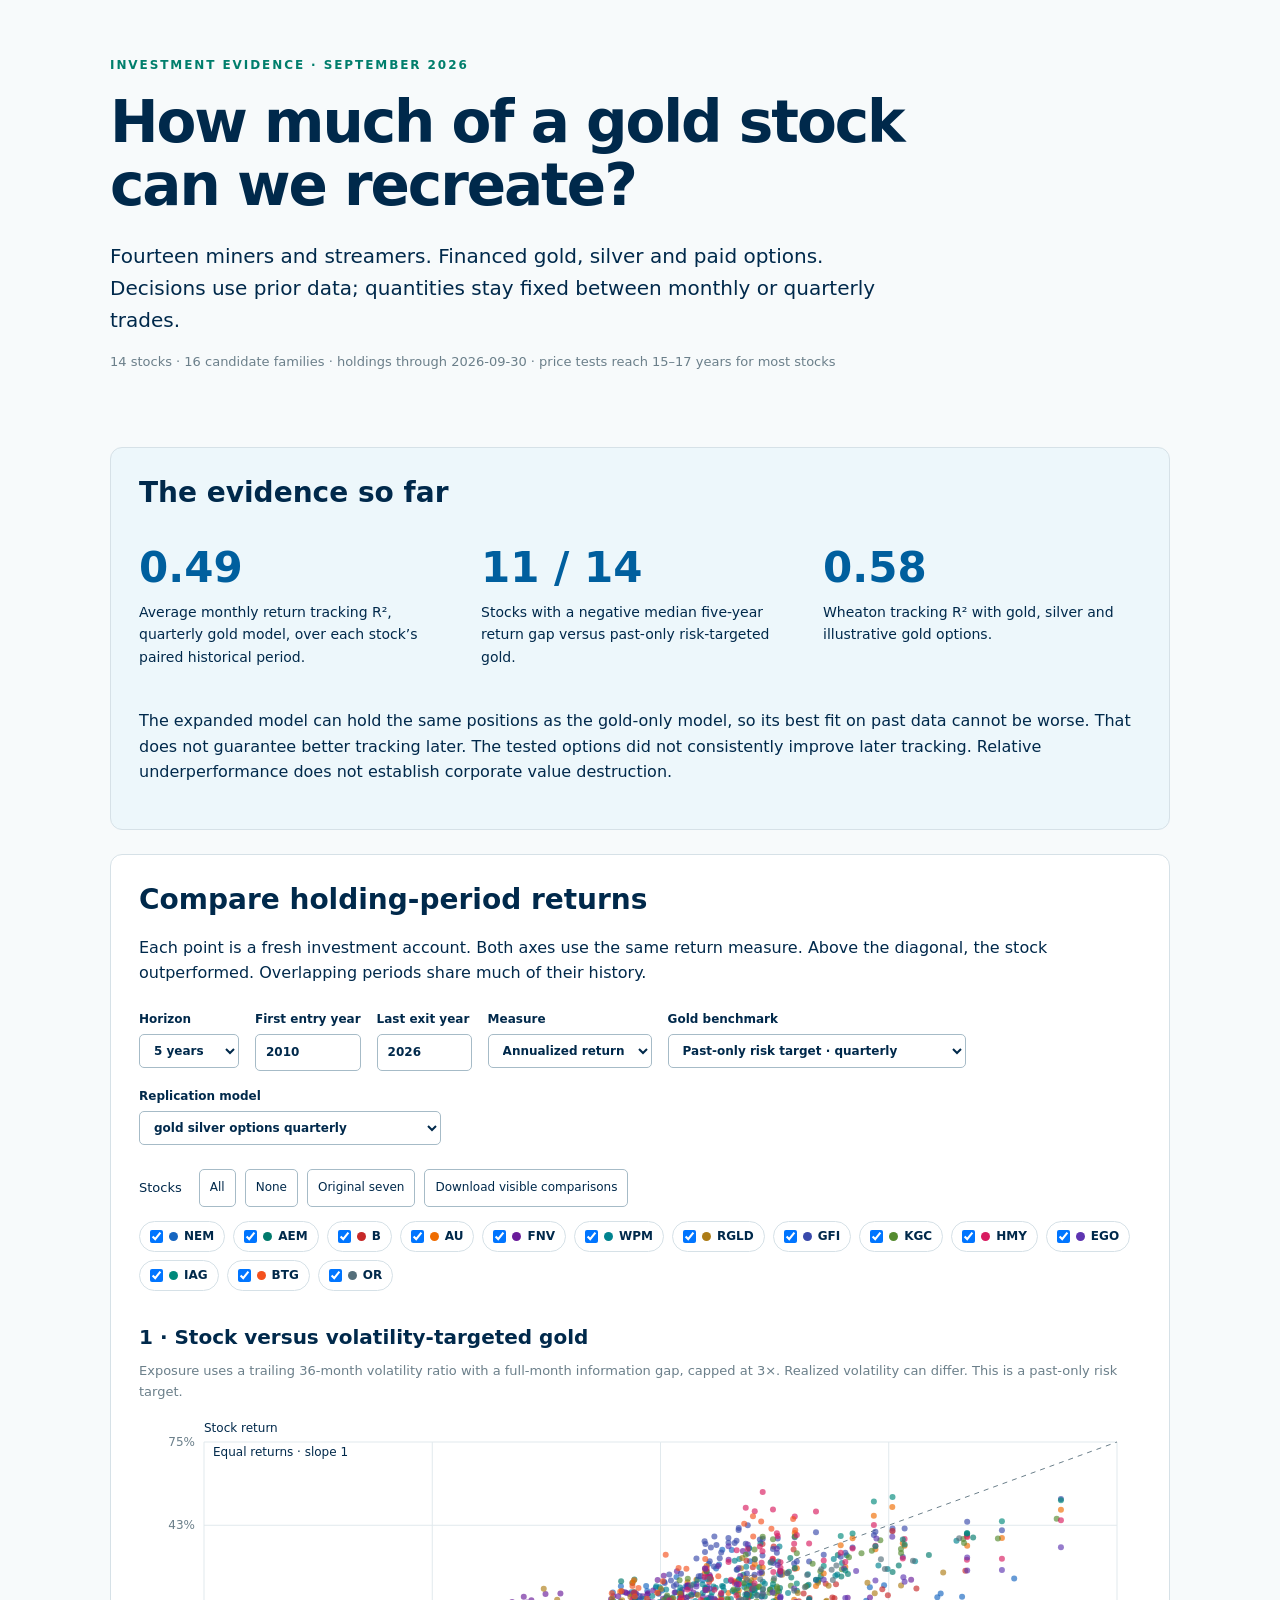
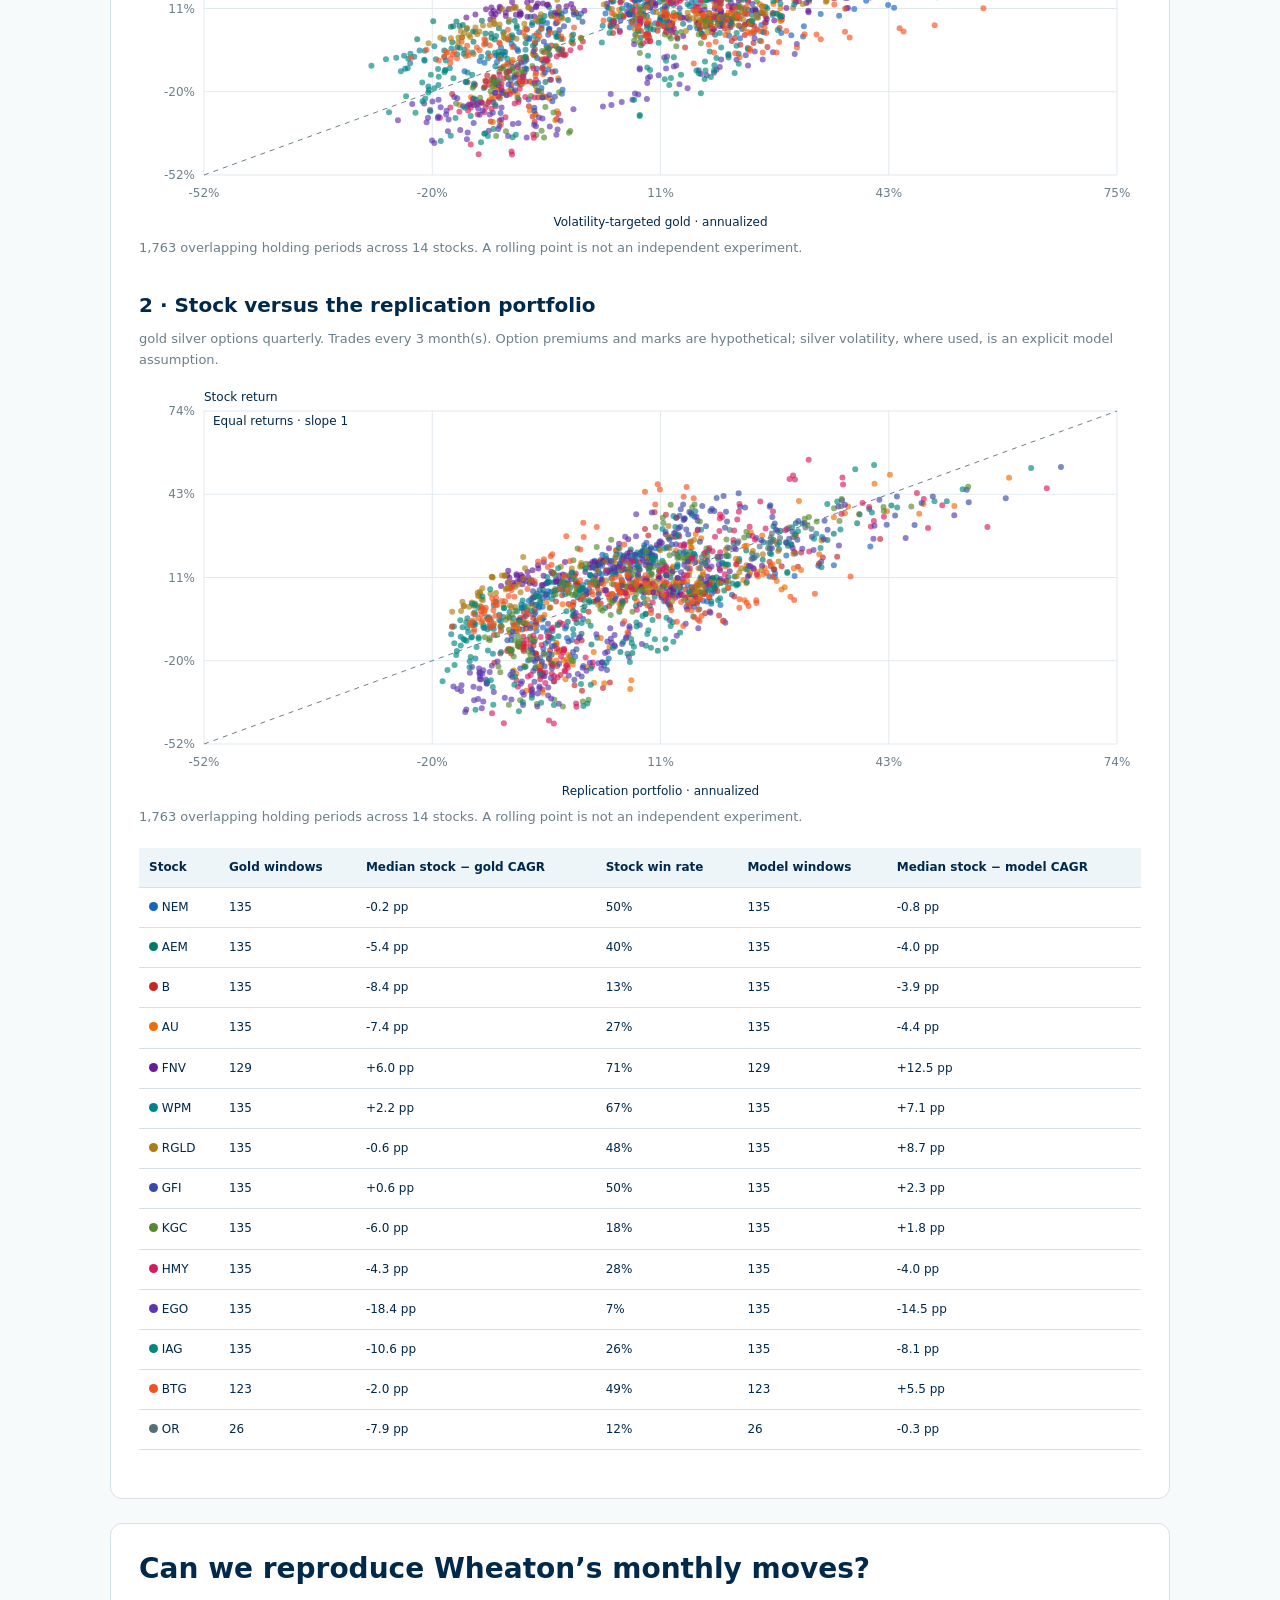
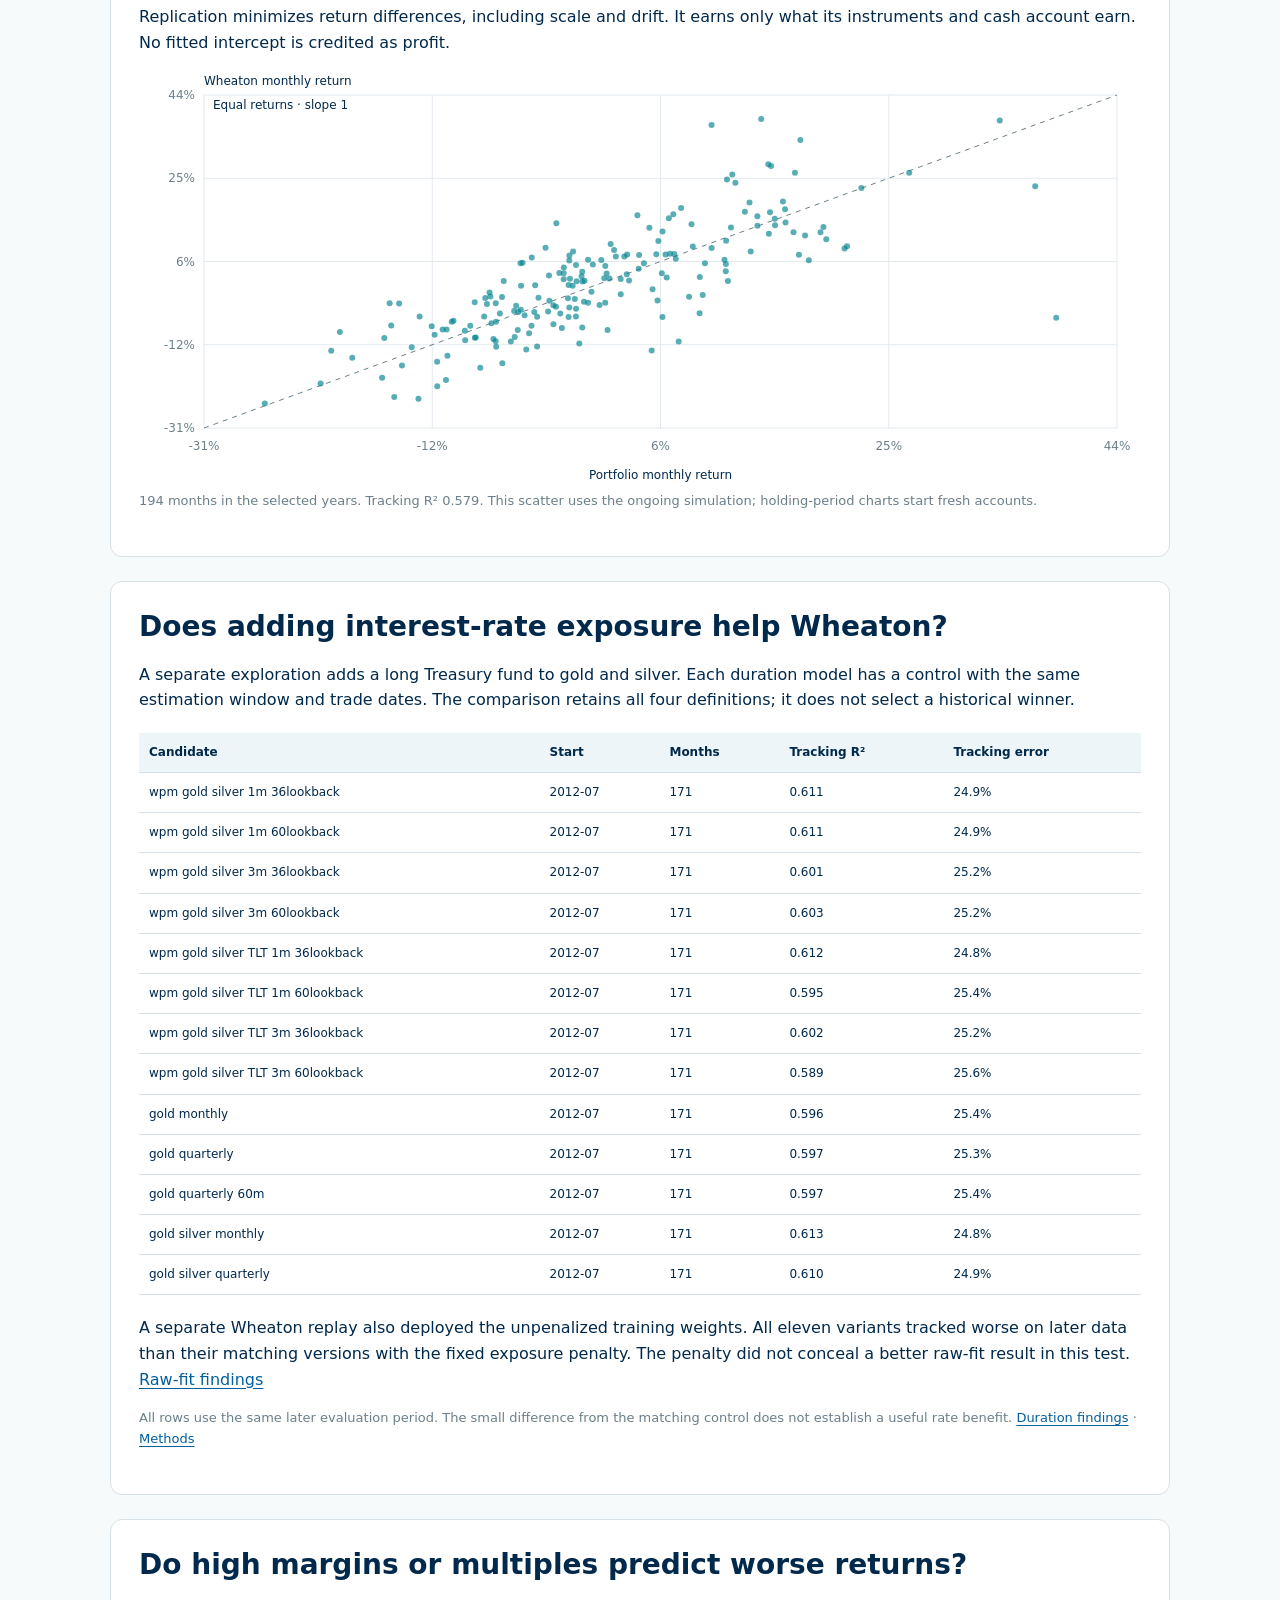
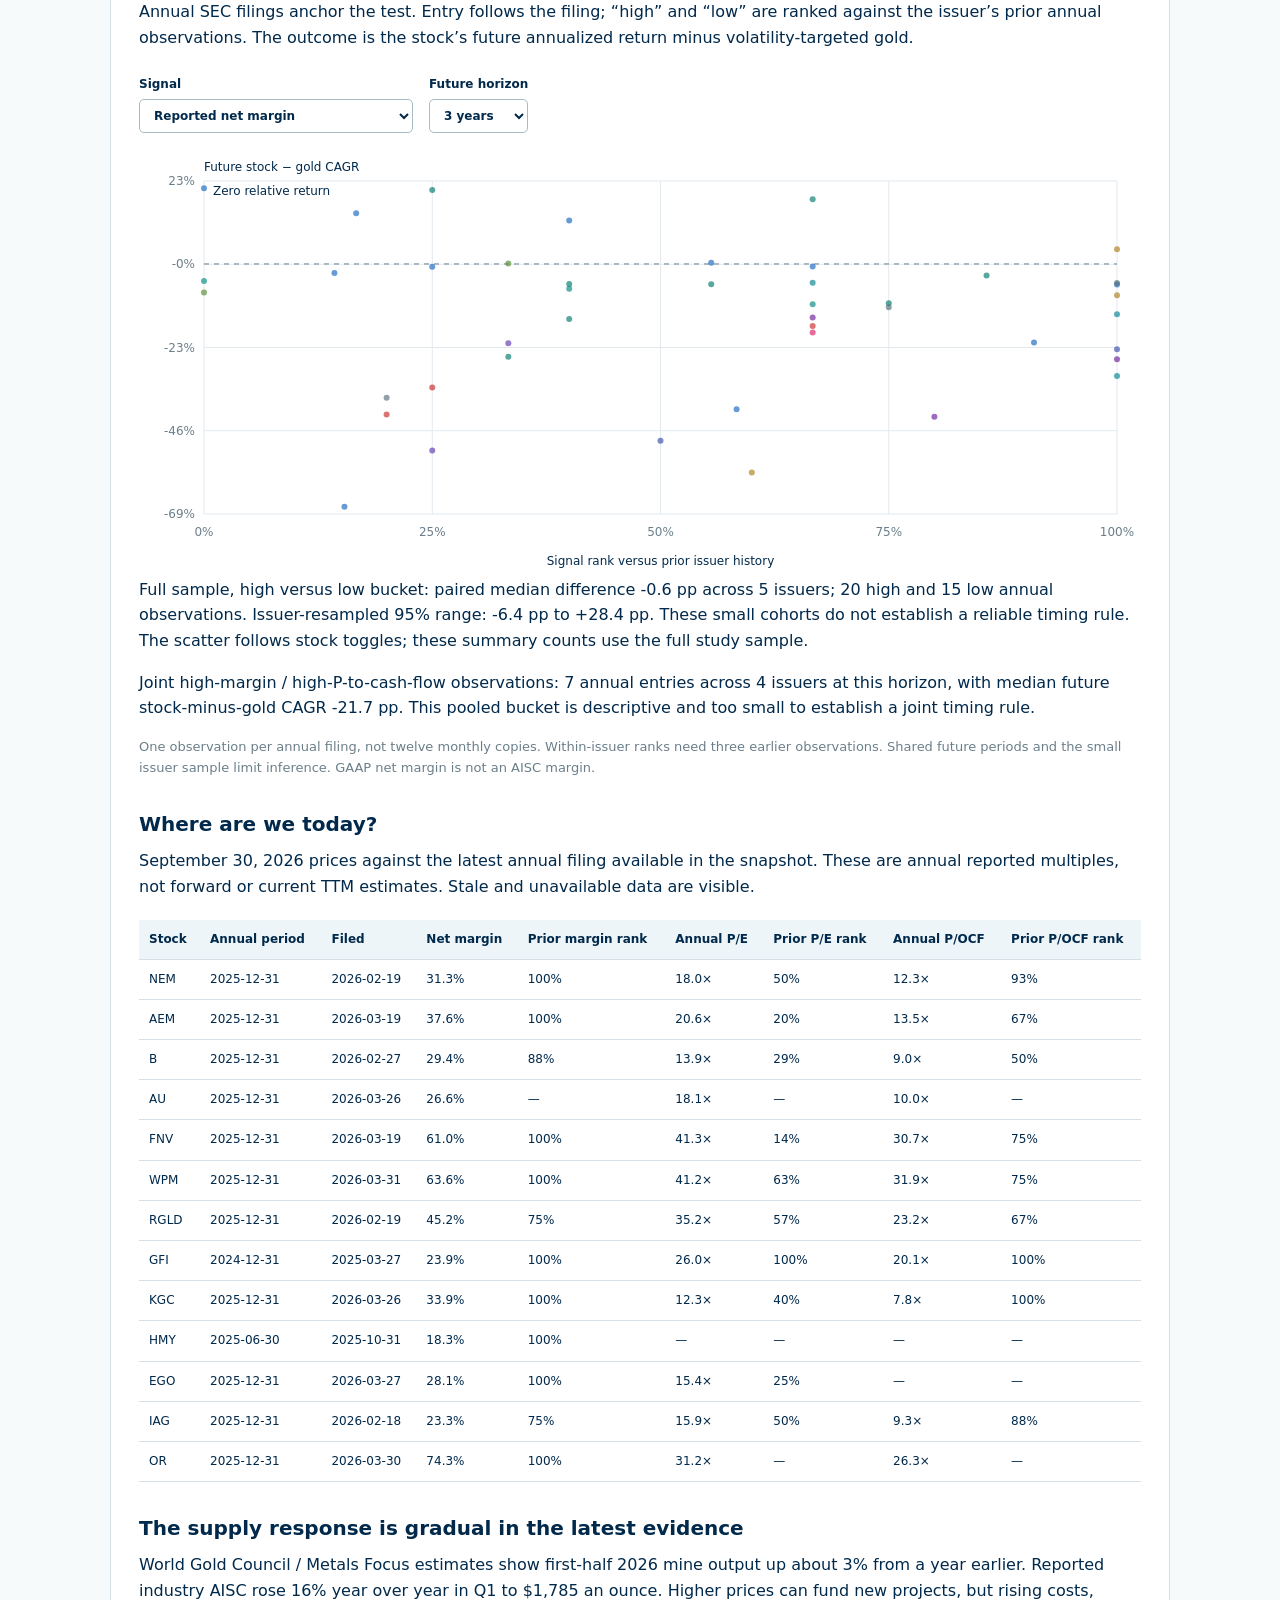
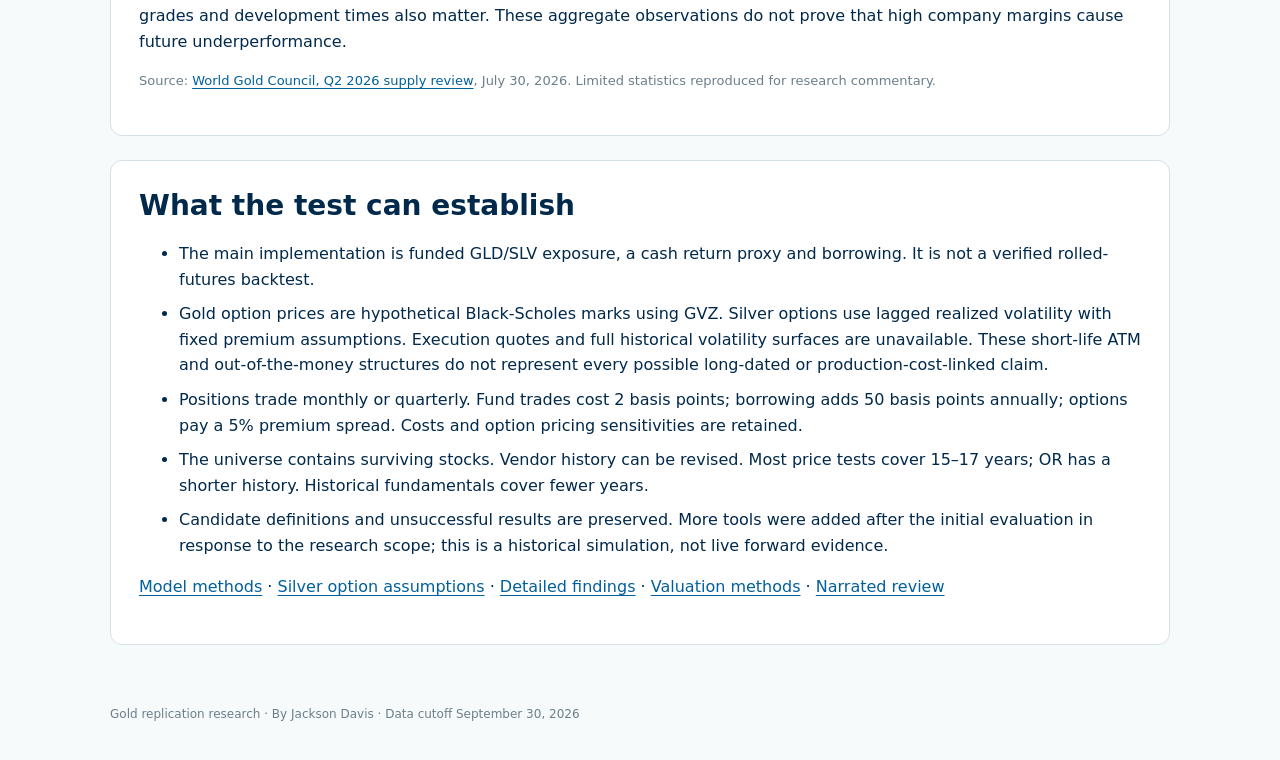
==== replication-v3/index.html @ 48c91e21 "Add gold replication dashboard and narrated investment review" ====
<!doctype html><html lang="en"><head><meta charset="utf-8"><meta name="viewport" content="width=device-width,initial-scale=1"><title>Gold replication | Investment evidence</title><link rel="stylesheet" href="style.css"></head><body>
<header><p class="eyebrow">INVESTMENT EVIDENCE · SEPTEMBER 2026</p><h1>How much of a gold stock<br>can we recreate?</h1><p class="lede">Fourteen miners and streamers. Financed gold, silver and paid options. Decisions use prior data; quantities stay fixed between monthly or quarterly trades.</p><p id="status" role="status">Loading the research…</p></header>
<main><section class="finding"><h2>The evidence so far</h2><div class="cards"><article><strong id="meanfit">—</strong><p>Average monthly return tracking R², quarterly gold model, over each stock’s paired historical period.</p></article><article><strong id="losers">—</strong><p>Stocks with a negative median five-year return gap versus past-only risk-targeted gold.</p></article><article><strong id="wpmfit">—</strong><p>Wheaton tracking R² with gold, silver and illustrative gold options.</p></article></div><p>The expanded model can hold the same positions as the gold-only model, so its best fit on past data cannot be worse. That does not guarantee better tracking later. The tested options did not consistently improve later tracking. Relative underperformance does not establish corporate value destruction.</p></section>
<section><h2>Compare holding-period returns</h2><p>Each point is a fresh investment account. Both axes use the same return measure. Above the diagonal, the stock outperformed. Overlapping periods share much of their history.</p>
<div class="controls"><label>Horizon<select id="horizon"><option value="12">1 year</option><option value="36">3 years</option><option value="60" selected>5 years</option><option value="120">10 years</option></select></label><label>First entry year<input id="start" type="number" min="2009" max="2026" value="2010"></label><label>Last exit year<input id="end" type="number" min="2009" max="2026" value="2026"></label><label>Measure<select id="measure"><option value="cagr">Annualized return</option><option value="total_return">Total return</option></select></label><label>Gold benchmark<select id="risk"><option value="risk_matched_quarterly">Past-only risk target · quarterly</option><option value="risk_matched_monthly">Past-only risk target · monthly</option><option value="expost_vol_diagnostic">Future-volatility matched · diagnostic</option></select></label><label>Replication model<select id="model"></select></label></div>
<div class="stockhead"><span>Stocks</span><button id="all">All</button><button id="none">None</button><button id="original">Original seven</button><button id="download">Download visible comparisons</button></div><div id="stocks" class="stockchips"></div>
<h3>1 · Stock versus volatility-targeted gold</h3><p class="caption" id="risknote">Exposure uses a trailing 36-month volatility ratio with a full-month information gap, capped at 3×. Realized volatility can differ. This is an implementable risk target, not future volatility matching.</p><div class="chart"><canvas id="riskchart" aria-label="Stock returns versus volatility-targeted gold returns"></canvas></div><p id="riskcount" class="caption"></p>
<h3>2 · Stock versus the replication portfolio</h3><p class="caption" id="modelnote"></p><div class="chart"><canvas id="modelchart" aria-label="Stock returns versus model portfolio returns"></canvas></div><p id="modelcount" class="caption"></p><div class="tablewrap"><table id="comparison"></table></div></section>
<section><h2>Can we reproduce Wheaton’s monthly moves?</h2><p>Replication minimizes return differences, including scale and drift. It earns only what its instruments and cash account earn. No fitted intercept is credited as profit.</p><div class="chart"><canvas id="wpmchart" aria-label="Wheaton monthly returns versus portfolio monthly returns"></canvas></div><p id="wpmnote" class="caption"></p></section>
<section><h2>Does adding interest-rate exposure help Wheaton?</h2><p>A separate exploration adds a long Treasury fund to gold and silver. Each duration model has a control with the same estimation window and trade dates. The comparison retains all four definitions; it does not select a historical winner.</p><div class="tablewrap"><table id="duration"></table></div><p>A separate Wheaton replay also deployed the unpenalized training weights. All eleven variants tracked worse on later data than their matching versions with the fixed exposure penalty. The penalty did not conceal a better raw-fit result in this test. <a href="WPM_RAW_RESULTS.md">Raw-fit findings</a></p><p class="caption">All rows use the same later evaluation period. The small difference from the matching control does not establish a useful rate benefit. <a href="WPM_DURATION_RESULTS.md">Duration findings</a> · <a href="WPM_DURATION_METHODS.md">Methods</a></p></section><section><h2>Do high margins or multiples predict worse returns?</h2><p>Annual SEC filings anchor the test. Entry follows the filing; “high” and “low” are ranked against the issuer’s prior annual observations. The outcome is the stock’s future annualized return minus volatility-targeted gold.</p><div class="controls"><label>Signal<select id="signal"><option value="net_margin">Reported net margin</option><option value="pe">Positive annual P/E</option><option value="pcf">Annual price / operating cash flow</option></select></label><label>Future horizon<select id="fhorizon"><option value="12">1 year</option><option value="36" selected>3 years</option><option value="60">5 years</option></select></label></div><div class="chart"><canvas id="fchart" aria-label="Prior valuation rank versus future relative stock return"></canvas></div><p id="fresult"></p><p id="jointresult"></p><p class="caption">One observation per annual filing, not twelve monthly copies. Within-issuer ranks need three earlier observations. Shared future periods and the small issuer sample limit inference. GAAP net margin is not an AISC margin.</p>
<h3>Where are we today?</h3><p>September 30, 2026 prices against the latest annual filing available in the snapshot. These are annual reported multiples, not forward or current TTM estimates. Stale and unavailable data are visible.</p><div class="tablewrap"><table id="current"></table></div>
<h3>The supply response is gradual in the latest evidence</h3><p>World Gold Council / Metals Focus estimates show first-half 2026 mine output up about 3% from a year earlier. Reported industry AISC rose 16% year over year in Q1 to $1,785 an ounce. Higher prices can fund new projects, but rising costs, grades and development times also matter. These aggregate observations do not prove that high company margins cause future underperformance.</p><p class="caption">Source: <a href="https://www.gold.org/goldhub/research/gold-demand-trends/gold-demand-trends-q2-2026/supply">World Gold Council, Q2 2026 supply review</a>, July 30, 2026. Limited statistics reproduced for research commentary.</p></section>
<section><h2>What the test can establish</h2><ul><li>The main implementation is funded GLD/SLV exposure, a cash return proxy and borrowing. It is not a verified rolled-futures backtest.</li><li>Gold option prices are hypothetical Black-Scholes marks using GVZ. Silver options use lagged realized volatility with fixed premium assumptions. Execution quotes and full historical volatility surfaces are unavailable. These short-life ATM and out-of-the-money structures do not represent every possible long-dated or production-cost-linked claim.</li><li>Positions trade monthly or quarterly. Fund trades cost 2 basis points; borrowing adds 50 basis points annually; options pay a 5% premium spread. Costs and option pricing sensitivities are retained.</li><li>The universe contains surviving stocks. Vendor history can be revised. Most price tests cover 15–17 years; OR has a shorter history. Historical fundamentals cover fewer years.</li><li>Candidate definitions and unsuccessful results are preserved. More tools were added after the initial evaluation in response to the research scope; this is a historical simulation, not live forward evidence.</li></ul><p><a href="METHODS.md">Model methods</a> · <a href="SILVER_METHODS.md">Silver option assumptions</a> · <a href="RESULTS.md">Detailed findings</a> · <a href="FUNDAMENTALS.md">Valuation methods</a> · <a href="Gold-replication-review.mp4">Narrated review</a></p></section></main><footer>Gold replication research · By Jackson Davis · Data cutoff September 30, 2026</footer><div id="tooltip" role="tooltip"></div><script src="app.js"></script></body></html>
---- replication-v3/style.css ----
:root{--ink:#00294b;--navy:#005f9e;--teal:#007e6c;--muted:#6b7f8a;--line:#d6e1e7;--wash:#def5ff}*{box-sizing:border-box}body{margin:0;color:var(--ink);background:#f7fafb;font:16px/1.6 system-ui,sans-serif}header,main,footer{max-width:1120px;margin:auto;padding:36px 30px}header{padding-top:56px;padding-bottom:22px}h1{font-size:clamp(34px,5vw,58px);letter-spacing:-.035em;line-height:1.08;margin:12px 0 24px}h2{font-size:28px;line-height:1.2;margin:0 0 18px}h3{font-size:20px;margin:30px 0 8px}p{margin:0 0 16px}.lede{max-width:780px;font-size:20px}.eyebrow{font-size:12px;letter-spacing:.16em;font-weight:700;color:var(--teal)}#status,.caption{font-size:13px;color:var(--muted)}section{background:white;border:1px solid var(--line);border-radius:12px;padding:28px;margin-bottom:24px}.finding{background:#edf7fb}.cards{display:grid;grid-template-columns:repeat(3,1fr);gap:24px;margin:24px 0}.cards strong{font-size:42px;color:var(--navy)}.cards p{font-size:14px}.controls{display:flex;flex-wrap:wrap;gap:16px;margin:24px 0}label{font-size:12px;font-weight:650;display:flex;flex-direction:column;gap:5px}input,select,button{font:inherit;color:var(--ink);border:1px solid #a6bbc7;border-radius:5px;background:white;padding:8px 10px}input{max-width:125px}select{max-width:310px}button{font-size:12px;cursor:pointer}button:hover{background:var(--wash)}.stockhead{display:flex;align-items:center;gap:9px;flex-wrap:wrap}.stockhead span{font-size:13px;margin-right:8px}.stockchips{display:flex;flex-wrap:wrap;gap:8px;margin:14px 0 22px}.stockchips label{display:flex;flex-direction:row;align-items:center;gap:6px;border:1px solid var(--line);border-radius:20px;padding:5px 10px;font-size:12px;cursor:pointer}.stockchips input{margin:0}.dot{display:inline-block;width:9px;height:9px;border-radius:50%}.chart{width:100%;height:420px;position:relative}canvas{width:100%;height:100%;display:block}.tablewrap{overflow:auto;margin:20px 0}table{width:100%;border-collapse:collapse;font-size:12px;white-space:nowrap}th{text-align:left;background:#edf5f8;font-weight:650}td,th{padding:10px;border-bottom:1px solid var(--line)}a{color:var(--navy);text-underline-offset:3px}li{margin-bottom:9px}footer{font-size:12px;color:var(--muted);padding-top:0}#tooltip{position:fixed;display:none;pointer-events:none;background:#fff;border:1px solid #a6bbc7;border-radius:6px;box-shadow:0 3px 18px #00294b22;padding:10px 13px;font-size:12px;z-index:20;max-width:300px}@media(max-width:640px){header,main,footer{padding-left:16px;padding-right:16px}section{padding:18px}.cards{grid-template-columns:1fr;gap:10px}.cards strong{font-size:32px}.cards p{margin:0}.chart{height:350px}select{max-width:270px}}
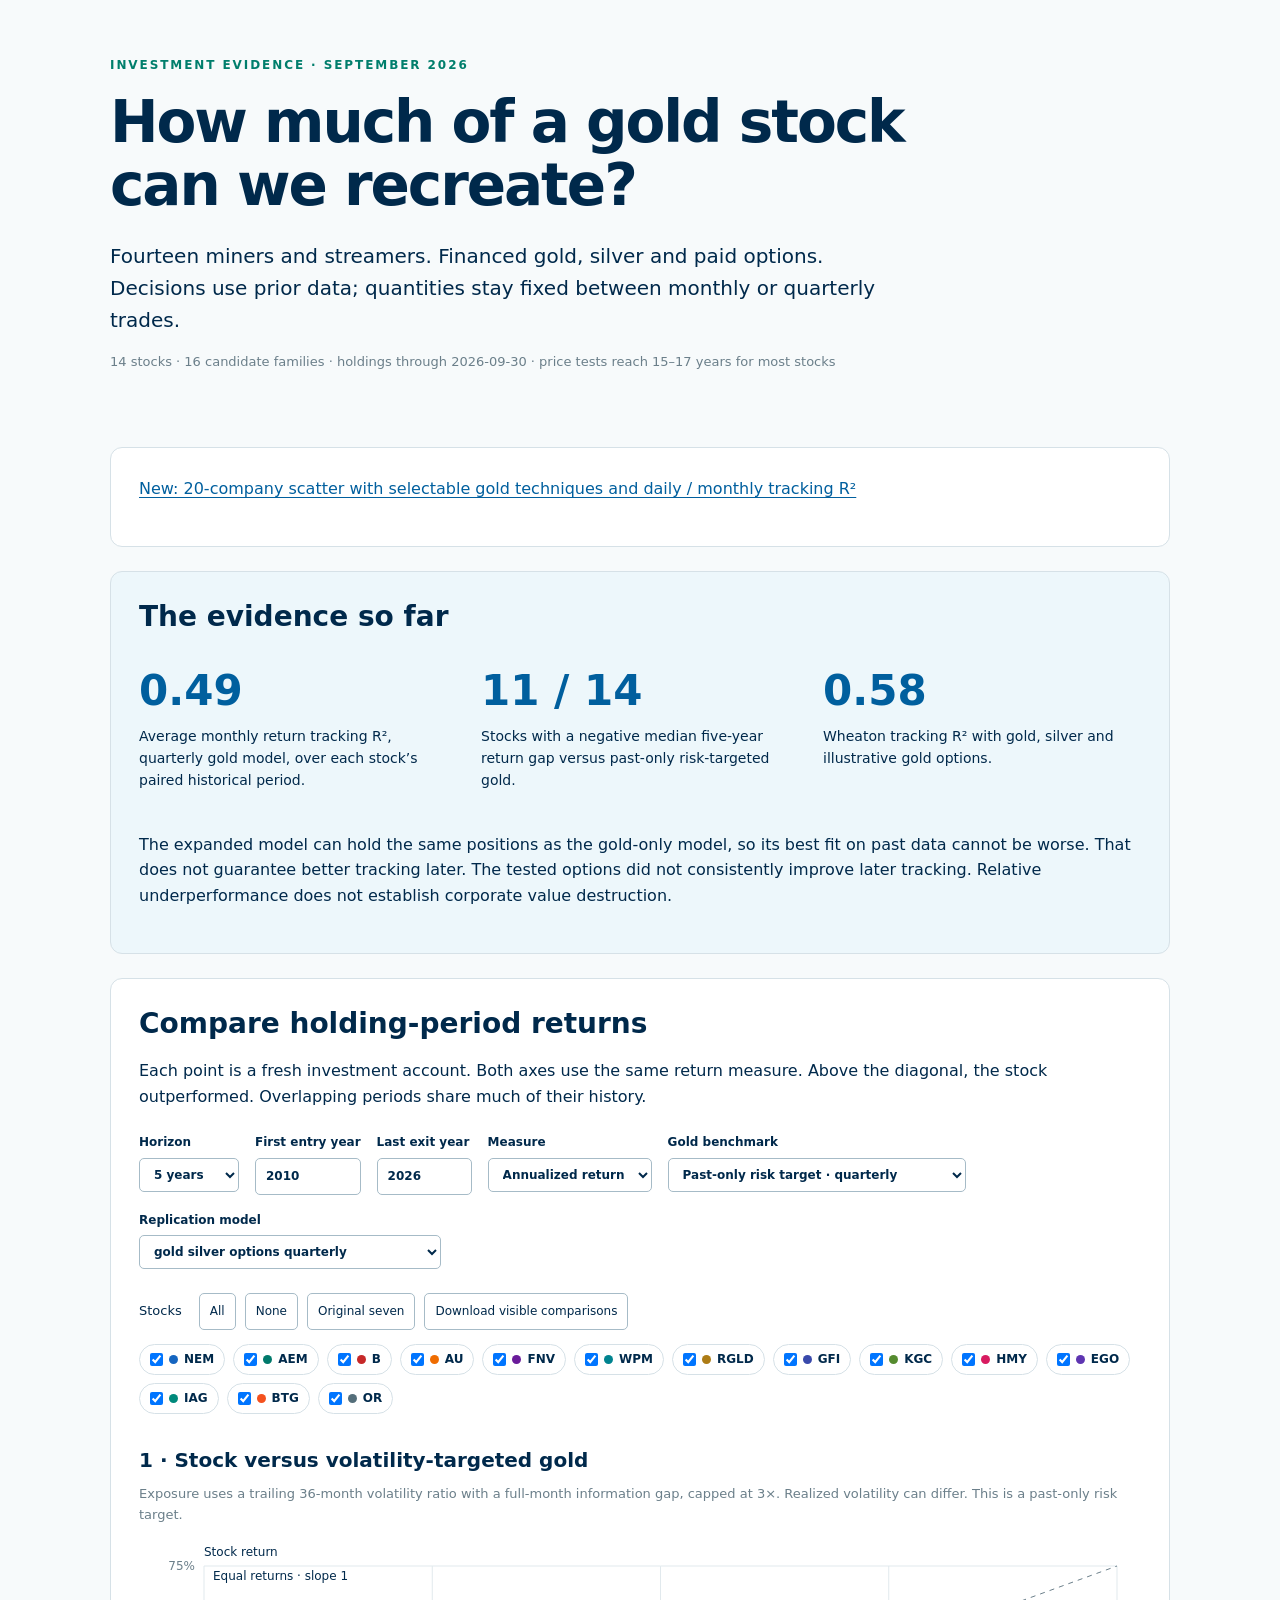
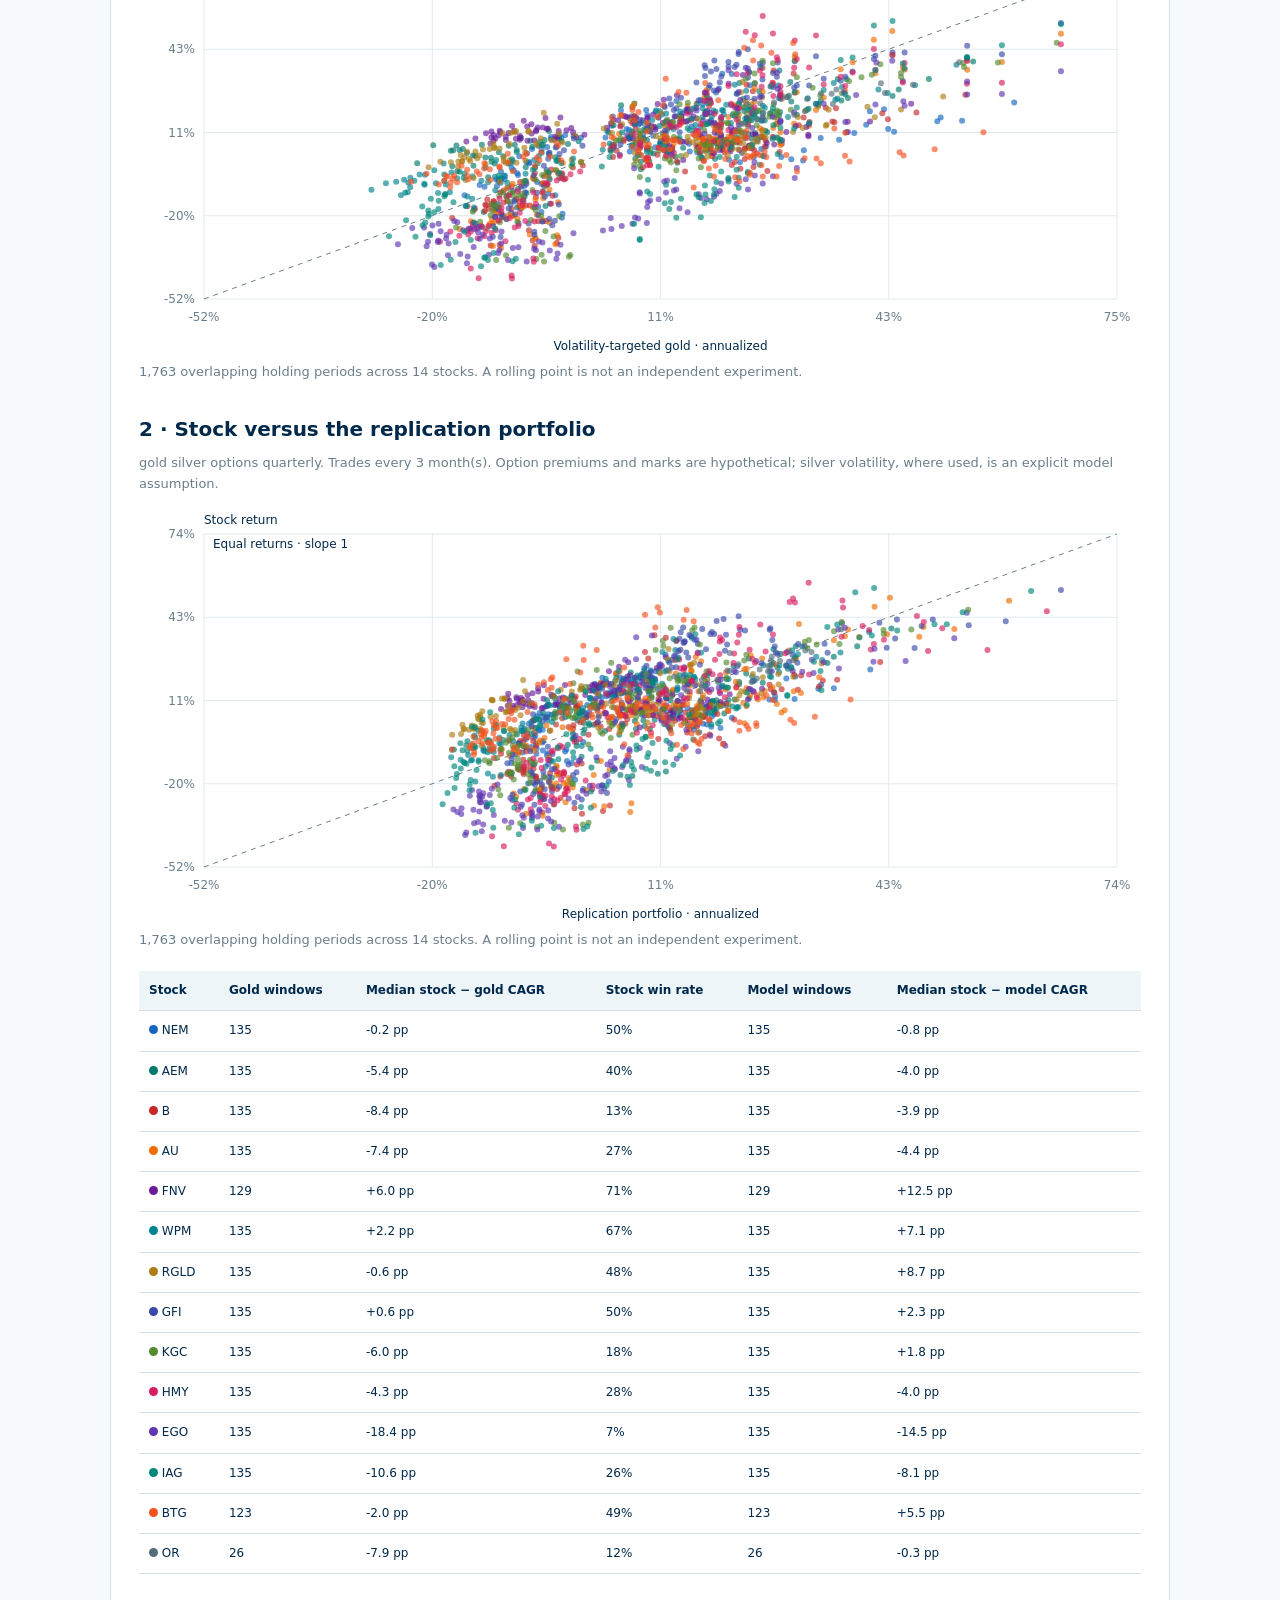
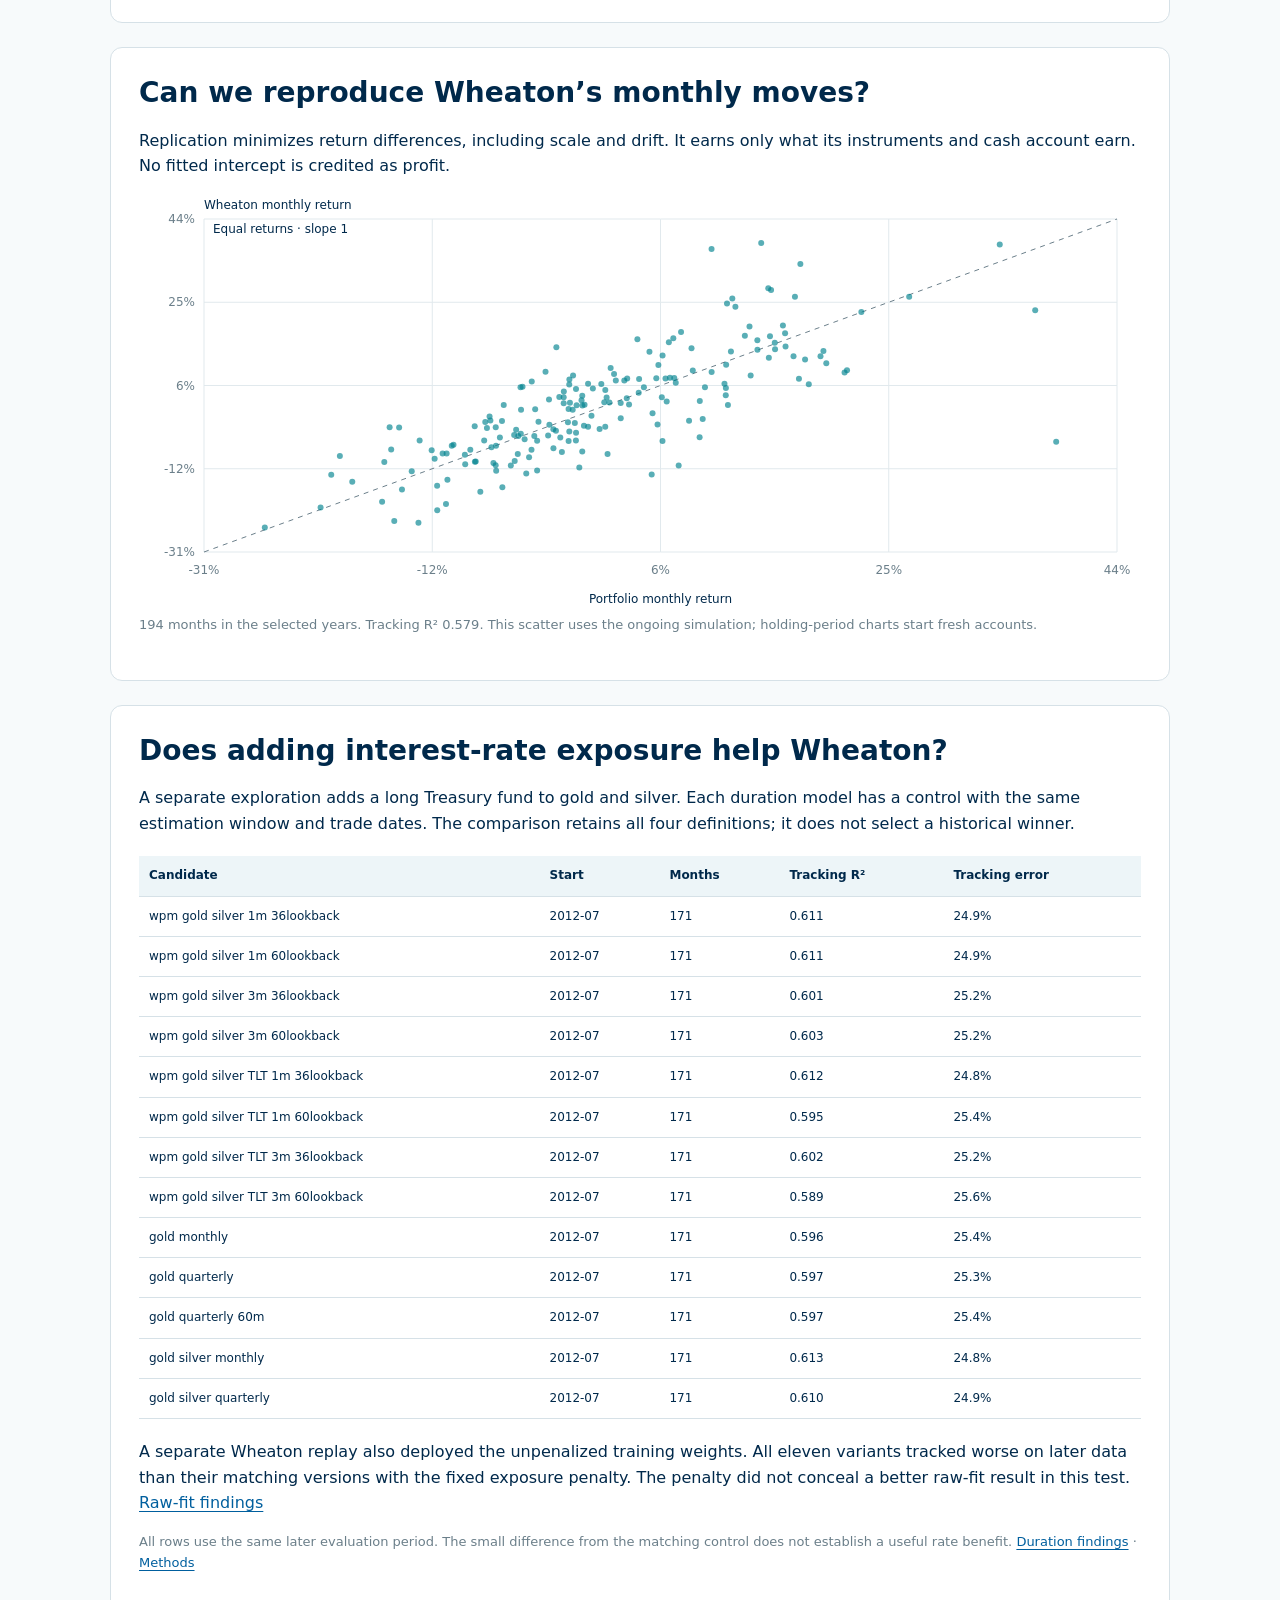
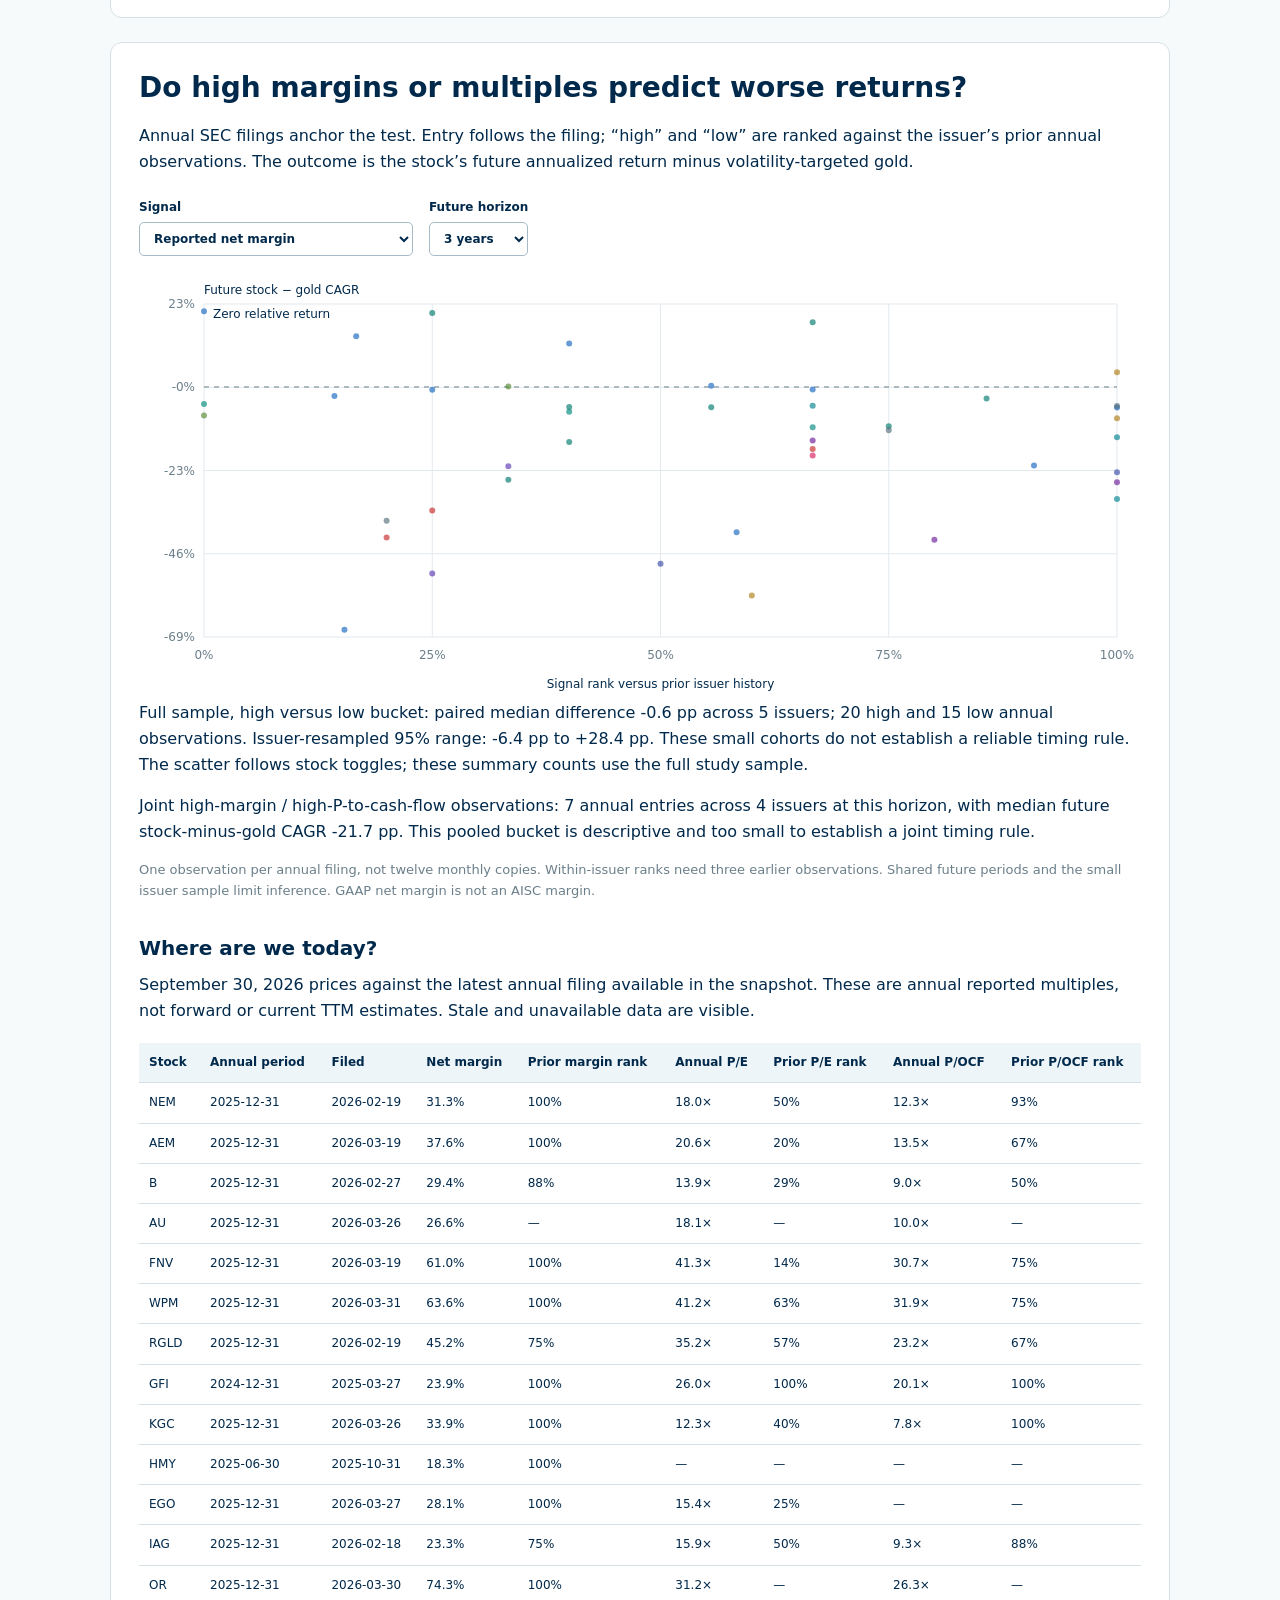
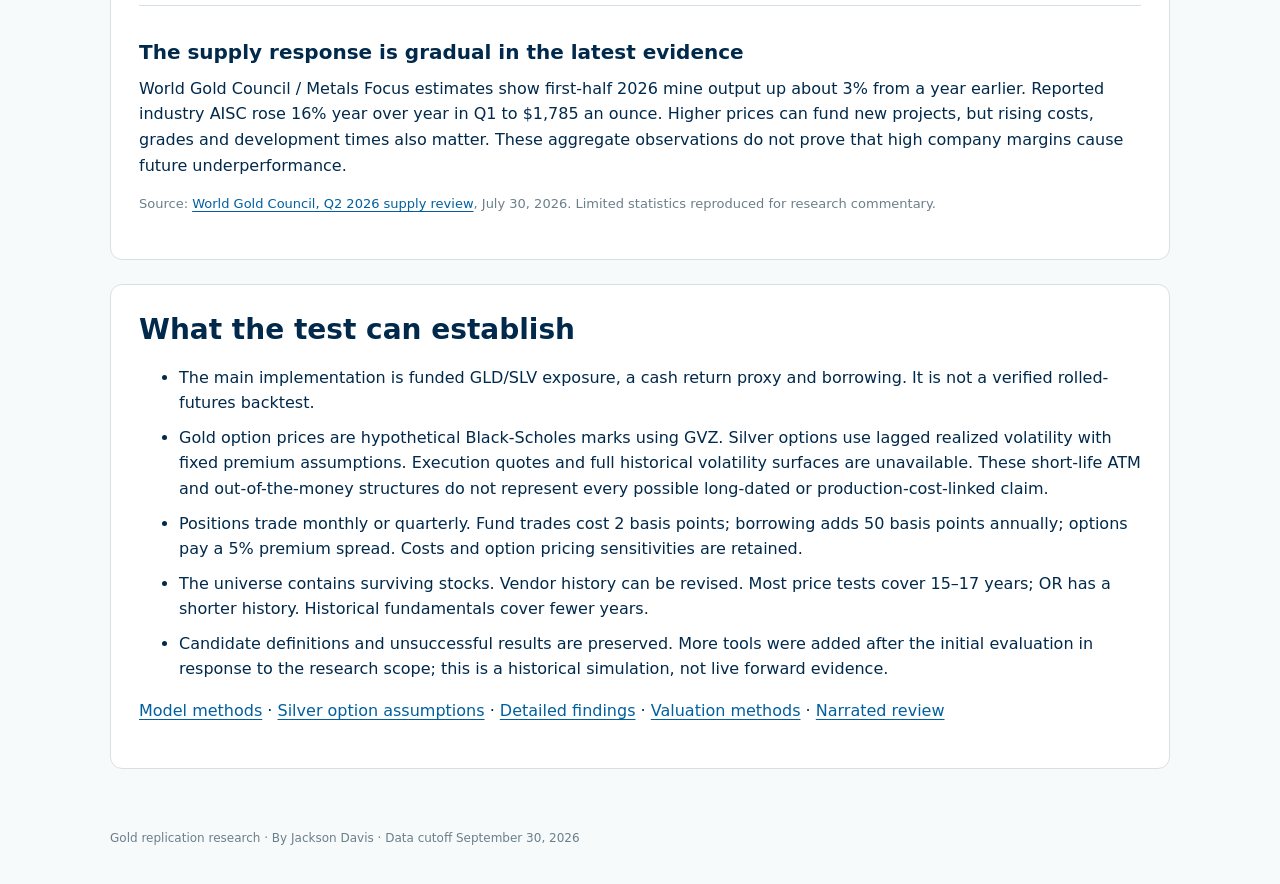
==== commit cfcb2ccc: "Add 20-company scatter with daily and monthly tracking comparisons Refs #2. Preserve the original mo" ====
--- a/replication-v3/index.html
+++ b/replication-v3/index.html
@@ -1,6 +1,6 @@
 <!doctype html><html lang="en"><head><meta charset="utf-8"><meta name="viewport" content="width=device-width,initial-scale=1"><title>Gold replication | Investment evidence</title><link rel="stylesheet" href="style.css"></head><body>
 <header><p class="eyebrow">INVESTMENT EVIDENCE · SEPTEMBER 2026</p><h1>How much of a gold stock<br>can we recreate?</h1><p class="lede">Fourteen miners and streamers. Financed gold, silver and paid options. Decisions use prior data; quantities stay fixed between monthly or quarterly trades.</p><p id="status" role="status">Loading the research…</p></header>
-<main><section class="finding"><h2>The evidence so far</h2><div class="cards"><article><strong id="meanfit">—</strong><p>Average monthly return tracking R², quarterly gold model, over each stock’s paired historical period.</p></article><article><strong id="losers">—</strong><p>Stocks with a negative median five-year return gap versus past-only risk-targeted gold.</p></article><article><strong id="wpmfit">—</strong><p>Wheaton tracking R² with gold, silver and illustrative gold options.</p></article></div><p>The expanded model can hold the same positions as the gold-only model, so its best fit on past data cannot be worse. That does not guarantee better tracking later. The tested options did not consistently improve later tracking. Relative underperformance does not establish corporate value destruction.</p></section>
+<main><section><p><a href="../replication-v4/">New: 20-company scatter with selectable gold techniques and daily / monthly tracking R²</a></p></section><section class="finding"><h2>The evidence so far</h2><div class="cards"><article><strong id="meanfit">—</strong><p>Average monthly return tracking R², quarterly gold model, over each stock’s paired historical period.</p></article><article><strong id="losers">—</strong><p>Stocks with a negative median five-year return gap versus past-only risk-targeted gold.</p></article><article><strong id="wpmfit">—</strong><p>Wheaton tracking R² with gold, silver and illustrative gold options.</p></article></div><p>The expanded model can hold the same positions as the gold-only model, so its best fit on past data cannot be worse. That does not guarantee better tracking later. The tested options did not consistently improve later tracking. Relative underperformance does not establish corporate value destruction.</p></section>
 <section><h2>Compare holding-period returns</h2><p>Each point is a fresh investment account. Both axes use the same return measure. Above the diagonal, the stock outperformed. Overlapping periods share much of their history.</p>
 <div class="controls"><label>Horizon<select id="horizon"><option value="12">1 year</option><option value="36">3 years</option><option value="60" selected>5 years</option><option value="120">10 years</option></select></label><label>First entry year<input id="start" type="number" min="2009" max="2026" value="2010"></label><label>Last exit year<input id="end" type="number" min="2009" max="2026" value="2026"></label><label>Measure<select id="measure"><option value="cagr">Annualized return</option><option value="total_return">Total return</option></select></label><label>Gold benchmark<select id="risk"><option value="risk_matched_quarterly">Past-only risk target · quarterly</option><option value="risk_matched_monthly">Past-only risk target · monthly</option><option value="expost_vol_diagnostic">Future-volatility matched · diagnostic</option></select></label><label>Replication model<select id="model"></select></label></div>
 <div class="stockhead"><span>Stocks</span><button id="all">All</button><button id="none">None</button><button id="original">Original seven</button><button id="download">Download visible comparisons</button></div><div id="stocks" class="stockchips"></div>
